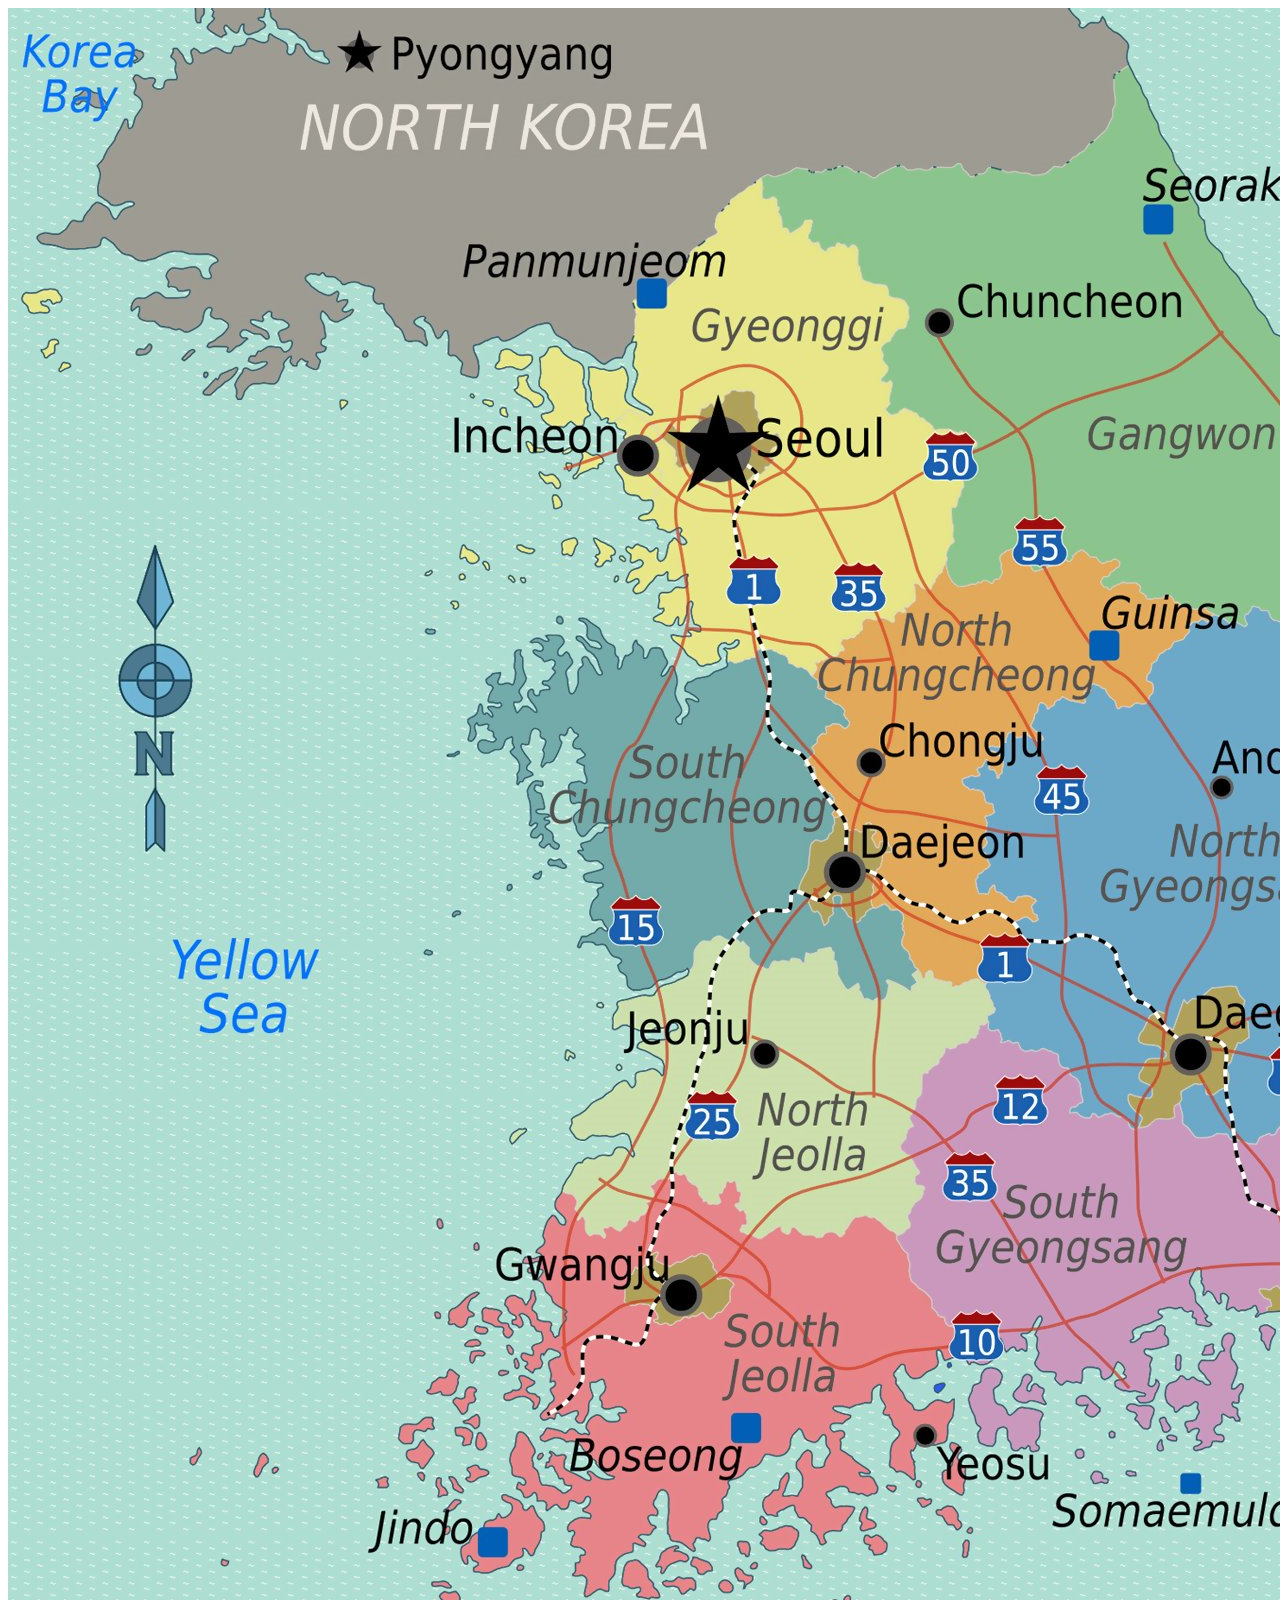
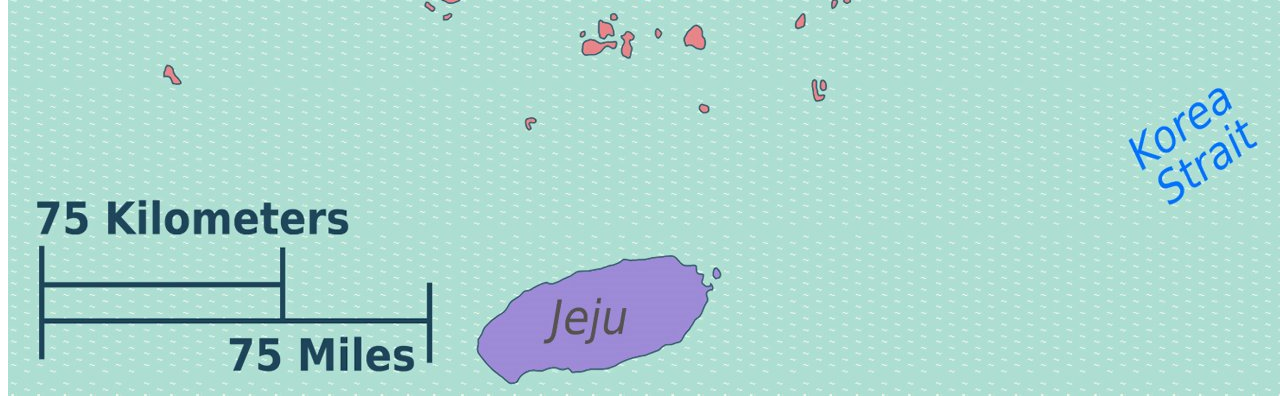
==== index.html @ 2e66c6e2 "Add files via upload" ====
<!DOCTYPE html>
<html>
<head>
	<title>South Korea</title>
</head>
<body>
<center>
<img src="south-korea-map-3.jpg" usemap="#panel">
</center>
<map name="panel">
	<area shape="poly" coords="551,1197,933,1405,473,1553" href="sj.html">
	<area shape="poly" coords="763,171,953,565,1389,569" href="ga.html">
	<area shape="circle" coords="1213,857,1417,849,203,992" href="https://en.wikipedia.org/wiki/North_Gyeongsang_Province">
	<area shape="circle" coords="771,443,937,449,166,006" href="https://en.wikipedia.org/wiki/Gyeonggi_Province">
	<area shape="circle" coords="1065,1239,1339,1187,273,9948" href="https://en.wikipedia.org/wiki/South_Gyeongsang_Province">
</body>
</html>
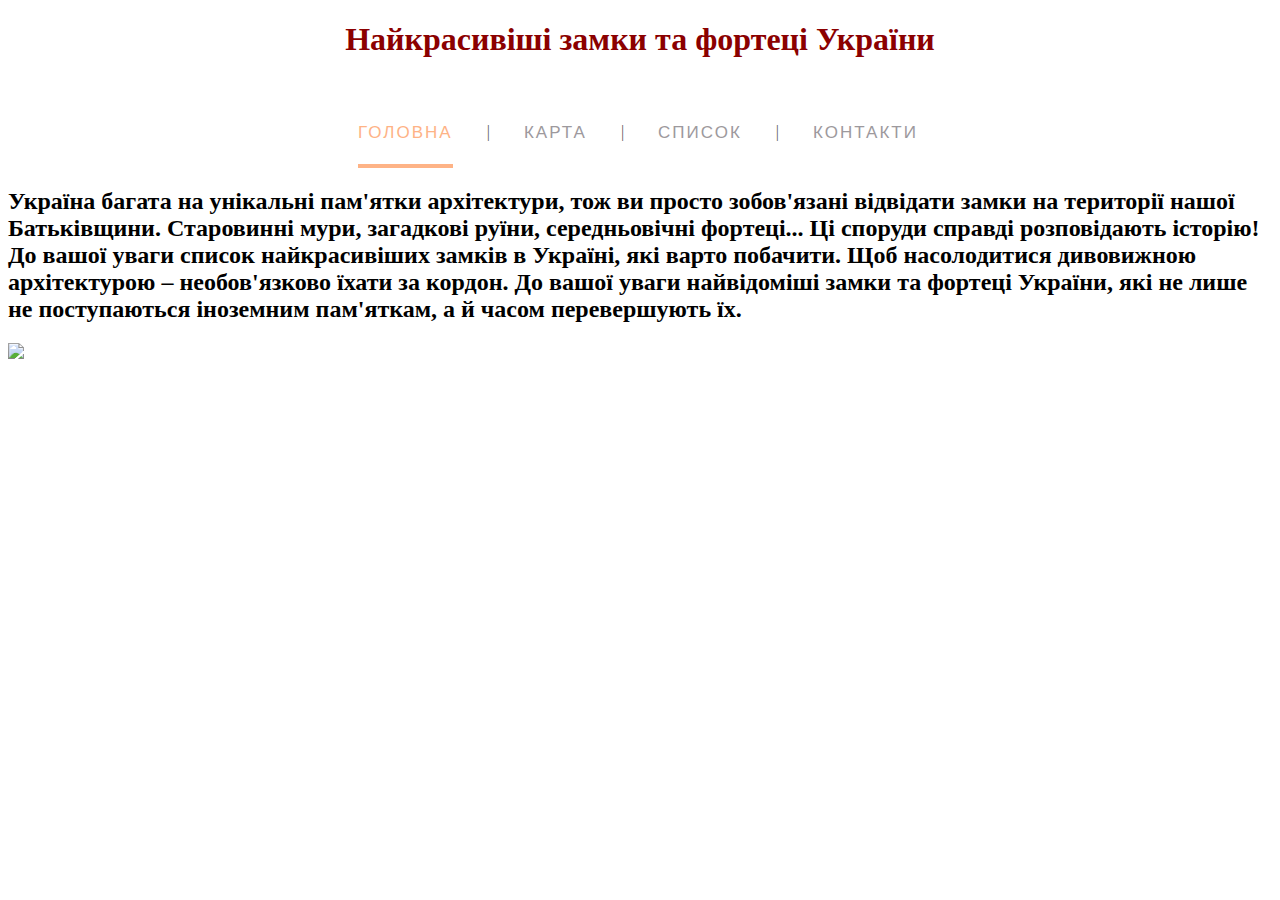
==== commit 3862e03f: "Add files via upload" ====
--- a/index.html
+++ b/index.html
@@ -1,17 +1,20 @@
 <!DOCTYPE html>
 <html>
 <head>
-	<title>South Korea</title>
+	<title>Найкрасивіші замки та фортеці України </title>
+	<link rel="stylesheet" type="text/css" href="style.css">
 </head>
-<body>
-<center>
-<img src="south-korea-map-3.jpg" usemap="#panel">
-</center>
-<map name="panel">
-	<area shape="poly" coords="551,1197,933,1405,473,1553" href="sj.html">
-	<area shape="poly" coords="763,171,953,565,1389,569" href="ga.html">
-	<area shape="circle" coords="1213,857,1417,849,203,992" href="https://en.wikipedia.org/wiki/North_Gyeongsang_Province">
-	<area shape="circle" coords="771,443,937,449,166,006" href="https://en.wikipedia.org/wiki/Gyeonggi_Province">
-	<area shape="circle" coords="1065,1239,1339,1187,273,9948" href="https://en.wikipedia.org/wiki/South_Gyeongsang_Province">
+<body background="https://cdn.pixabay.com/photo/2015/09/17/13/03/background-944063_960_720.jpg" >
+<H1 class="light">Найкрасивіші замки та фортеці України </H1>
+<ul class="menu-main">
+  <li><a href="" class="current">Головна</a></li>
+  <li><a href=""> Карта</a></li>
+  <li><a href="">Список</a></li>
+  <li><a href="">Контакти</a></li>
+</ul>
+<h2> Україна багата на унікальні пам'ятки архітектури, тож ви просто зобов'язані відвідати замки на території нашої Батьківщини. Старовинні мури, загадкові руїни, середньовічні фортеці... Ці споруди справді розповідають історію! До вашої уваги список найкрасивіших замків в Україні, які варто побачити.
+Щоб насолодитися дивовижною архітектурою – необов'язково їхати за кордон. До вашої уваги найвідоміші замки та фортеці України, які не лише не поступаються іноземним пам'яткам, а й часом перевершують їх.</h2> 
+<img src="https://images.ua.prom.st/1127543787_w640_h640_pazly-dodo-karta.jpg" >
+
 </body>
 </html>--- a/style.css
+++ b/style.css
@@ -0,0 +1,65 @@
+@import url('https://fonts.googleapis.com/css?family=Ubuntu+Condensed');
+.menu-main {
+  list-style: none;
+  margin: 40px 0 5px;
+  padding: 25px 0 5px;
+  text-align: center;
+  background: white;
+}
+.menu-main li {display: inline-block;}
+.menu-main li:after {
+  content: "|";
+  color: #606060;
+  display: inline-block;
+  vertical-align:top;
+}
+.menu-main li:last-child:after {content: none;}
+.menu-main a {
+  text-decoration: none;
+  font-family: 'Ubuntu Condensed', sans-serif;
+  letter-spacing: 2px;
+  position: relative;
+  padding-bottom: 20px;
+  margin: 0 34px 0 30px;
+  font-size: 17px;
+  text-transform: uppercase;
+  display: inline-block;
+  transition: color .2s;
+}
+.menu-main a, .menu-main a:visited {color: #9d999d;}
+.menu-main a.current, .menu-main a:hover{color: #feb386;}
+.menu-main a:before,
+.menu-main a:after {
+  content: "";
+  position: absolute;
+  height: 4px;
+  top: auto;
+  right: 50%;
+  bottom: -5px;
+  left: 50%;
+  background: #feb386;
+  transition: .8s;
+}
+.menu-main a:hover:before, .menu-main .current:before {left: 0;}
+.menu-main a:hover:after, .menu-main .current:after {right: 0;}   
+@media (max-width: 550px) {
+.menu-main {padding-top: 0;}
+.menu-main li {display: block;}
+.menu-main li:after {content: none;}
+.menu-main a {
+  padding: 25px 0 20px; 
+  margin: 0 30px;
+}
+}
+.light{
+  color: darkred;
+  font-family:Gungsuh ;
+  size: 72px;
+  text-align: center;
+}
+.h2{
+   color: yellow ;
+  font-family:Times New Roman ;
+  size: 48px;
+  text-align: justify;
+}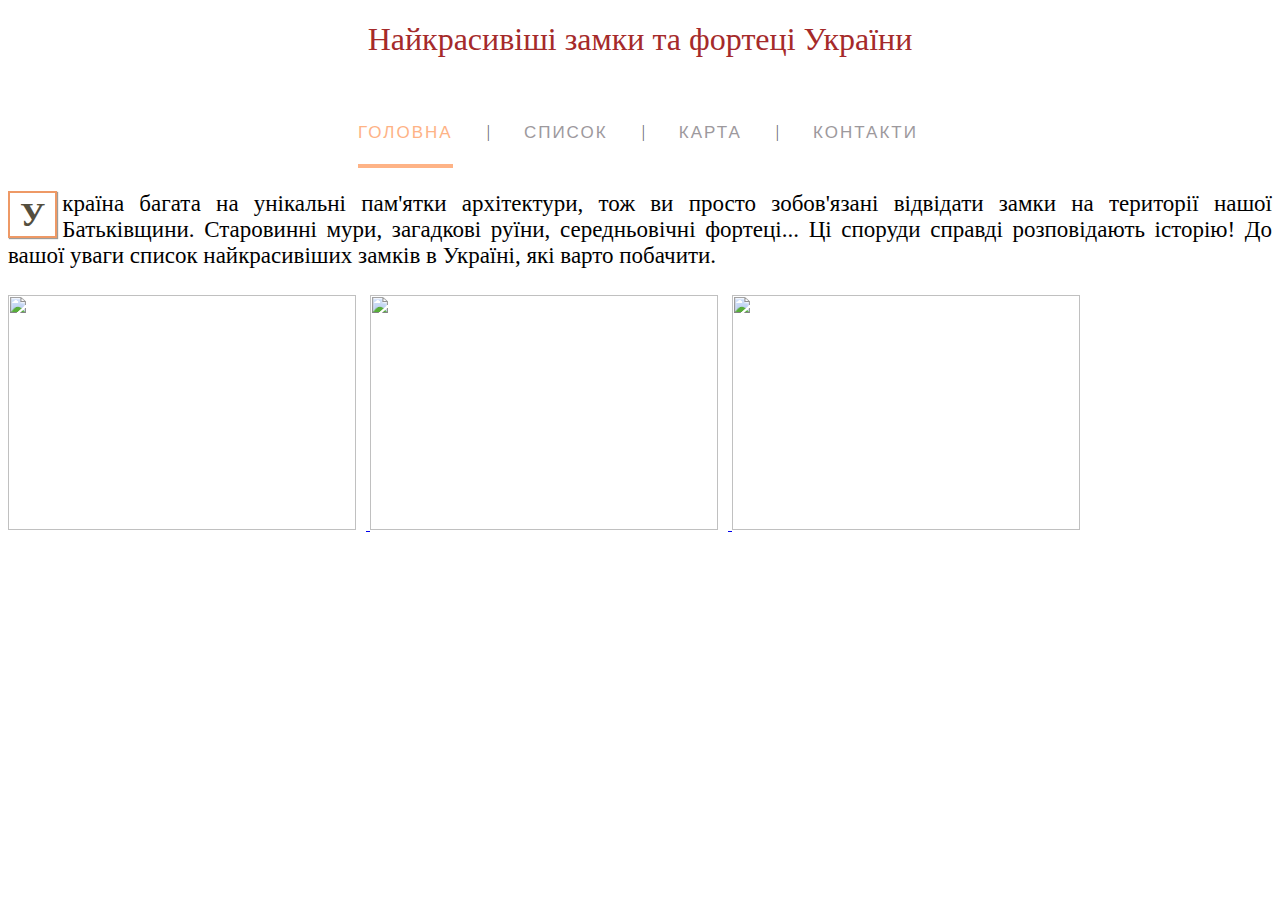
==== commit 2e4efb54: "Add files via upload" ====
--- a/index.html
+++ b/index.html
@@ -4,17 +4,28 @@
 	<title>Найкрасивіші замки та фортеці України </title>
 	<link rel="stylesheet" type="text/css" href="style.css">
 </head>
-<body background="https://cdn.pixabay.com/photo/2015/09/17/13/03/background-944063_960_720.jpg" >
-<H1 class="light">Найкрасивіші замки та фортеці України </H1>
+<body background="https://cdn.pixabay.com/photo/2017/09/06/11/41/vintage-2721100_960_720.jpg">
+<header>
+	<h1 class="polar" >Найкрасивіші замки та фортеці України</h1>
+	
 <ul class="menu-main">
   <li><a href="" class="current">Головна</a></li>
-  <li><a href=""> Карта</a></li>
-  <li><a href="">Список</a></li>
-  <li><a href="">Контакти</a></li>
+  <li><a target="_blank" href="page1.html">Список</a></li>
+  <li><a target="_blank" href="page2.html">Карта</a></li>
+  <li><a target="_blank" href="page3.html">Контакти</a></li>
 </ul>
-<h2> Україна багата на унікальні пам'ятки архітектури, тож ви просто зобов'язані відвідати замки на території нашої Батьківщини. Старовинні мури, загадкові руїни, середньовічні фортеці... Ці споруди справді розповідають історію! До вашої уваги список найкрасивіших замків в Україні, які варто побачити.
-Щоб насолодитися дивовижною архітектурою – необов'язково їхати за кордон. До вашої уваги найвідоміші замки та фортеці України, які не лише не поступаються іноземним пам'яткам, а й часом перевершують їх.</h2> 
-<img src="https://images.ua.prom.st/1127543787_w640_h640_pazly-dodo-karta.jpg" >
-
+<p>
+		Україна багата на унікальні пам'ятки архітектури, тож ви просто зобов'язані відвідати замки на території нашої Батьківщини. Старовинні мури, загадкові руїни, середньовічні фортеці... Ці споруди справді розповідають історію! До вашої уваги список найкрасивіших замків в Україні, які варто побачити.
+	</p>	
+</header>
+<a target="_blank" href="page1.html">
+	<img src="https://maximum.fm/uploads/424x239_DIR/media_news/2018/05/a6592ae12a2487b61562af76251e0d77f6fbfc45.jpg">
+</a>
+<a target="_blank" href="page2.html">
+	<img src="https://www.imbf.org/karty/images/karta-ukrainy.jpg">
+</a>
+<a target="_blank" href="page3.html">
+	<img src="https://ic.pics.livejournal.com/andy_travelua/11986810/4488043/4488043_original.jpg">
+</a>
 </body>
 </html>--- a/style.css
+++ b/style.css
@@ -51,15 +51,39 @@
   margin: 0 30px;
 }
 }
-.light{
-  color: darkred;
-  font-family:Gungsuh ;
-  size: 72px;
+p:first-letter{
+  font-size: 1.5em;
+  padding: 2px 10px;
+  margin-right: 5px; 
+  background: url(https://html5book.ru/wp-content/uploads/2015/01/border-orange.png);
+  border: 2px solid #EE9966;
+  color: #544E3E;
+  float: left;
+  font-weight: bold;
+  box-shadow: 1px 1px 1px #9E9D99;
+}
+p{
+  text-align: justify;
+  font-size: 23px;
+}
+.polar{
   text-align: center;
+  color: brown;
+  font-weight: normal;
 }
-.h2{
-   color: yellow ;
-  font-family:Times New Roman ;
-  size: 48px;
-  text-align: justify;
+img{
+  width: 348px;
+  height: 235px;
+  border: 7px;
+margin-right: 10px;
+padding: 3px 0 3px;
+text-align: center;
+}
+}
+.rar{
+  text-align: center;
+  color: brown;
+}
+img{
+  text-align: center;
 }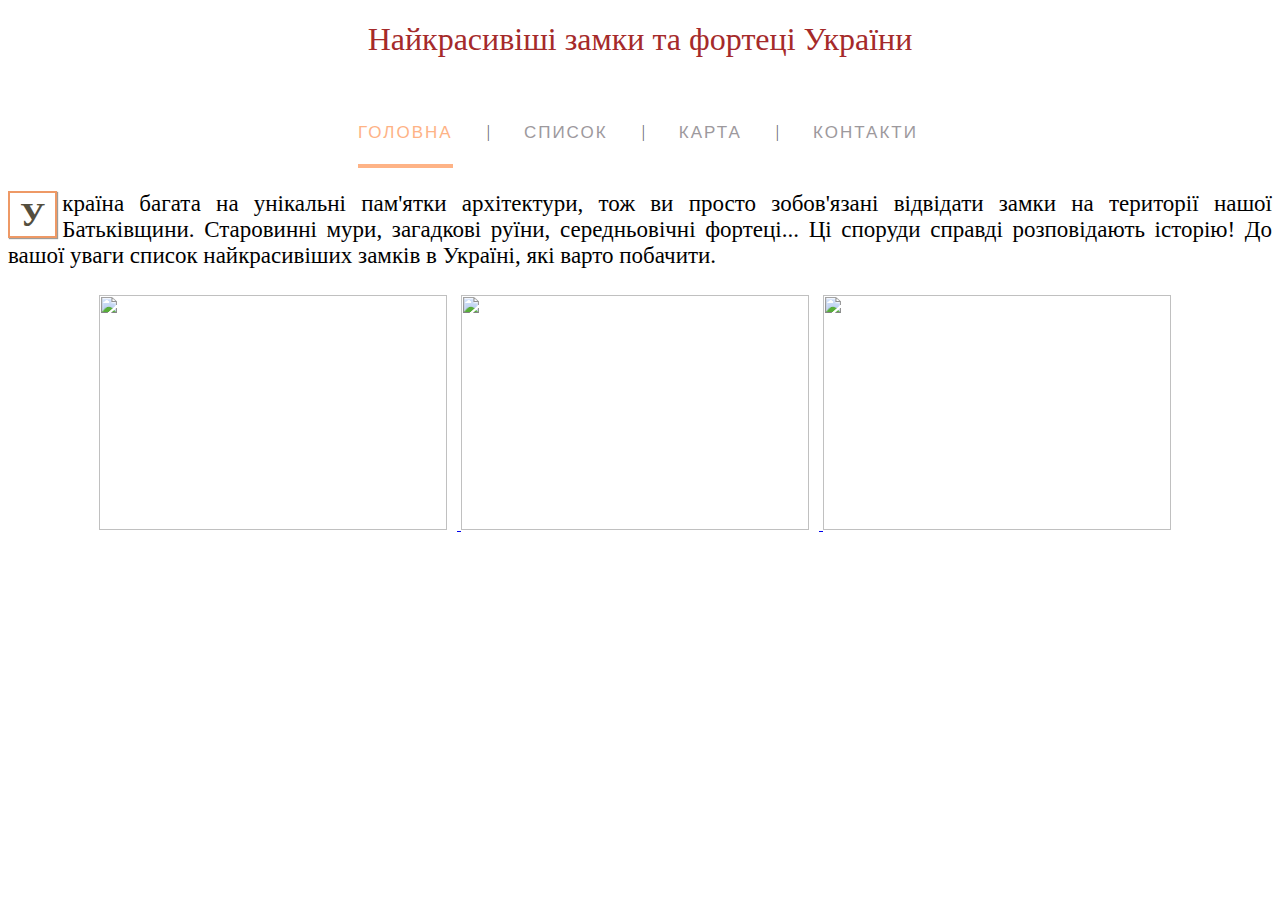
==== commit 0adf3ce7: "Add files via upload" ====
--- a/index.html
+++ b/index.html
@@ -18,7 +18,7 @@
 		Україна багата на унікальні пам'ятки архітектури, тож ви просто зобов'язані відвідати замки на території нашої Батьківщини. Старовинні мури, загадкові руїни, середньовічні фортеці... Ці споруди справді розповідають історію! До вашої уваги список найкрасивіших замків в Україні, які варто побачити.
 	</p>	
 </header>
-<a target="_blank" href="page1.html">
+ <center><a target="_blank" href="page1.html">
 	<img src="https://maximum.fm/uploads/424x239_DIR/media_news/2018/05/a6592ae12a2487b61562af76251e0d77f6fbfc45.jpg">
 </a>
 <a target="_blank" href="page2.html">
@@ -26,6 +26,6 @@
 </a>
 <a target="_blank" href="page3.html">
 	<img src="https://ic.pics.livejournal.com/andy_travelua/11986810/4488043/4488043_original.jpg">
-</a>
+</a></center>
 </body>
 </html>--- a/style.css
+++ b/style.css
@@ -86,4 +86,44 @@
 }
 img{
   text-align: center;
+}
+
+.card {
+  background: white;
+  position: relative;
+  padding: 20px;
+  box-sizing: border-box;
+}
+.card:before,
+.card:after {
+  content: "";
+  position: absolute;
+  left: 0;
+  width: 100%;
+  height: 100px;
+  background: radial-gradient(circle, #fbfcfc 6px, rgba(255,255,255,0) 6px) 0 0, radial-gradient(circle, rgba(0,0,0,.1) 6px, rgba(255,255,255,0) 6px) 2px 2px;
+  background-size: 30px 25px;
+  background-repeat: repeat;
+}
+.card:before {
+  top: 0;
+  border-bottom: 3px solid #fbfcfc;
+}
+.card:after {
+  bottom: 0;
+  border-top: 3px solid #fbfcfc;
+}
+.card-text {
+  border: 8px solid rgba(255, 151, 88, .7);
+  border-radius: 8px;
+  position: relative;
+  z-index: 3;
+}
+.card h3 {
+  font-family: 'Marck Script', cursive;
+  font-size: 50px;
+  font-weight: 300;
+  color: #7A7B82;
+  text-align: center;
+  padding: 50px 20px;
 }